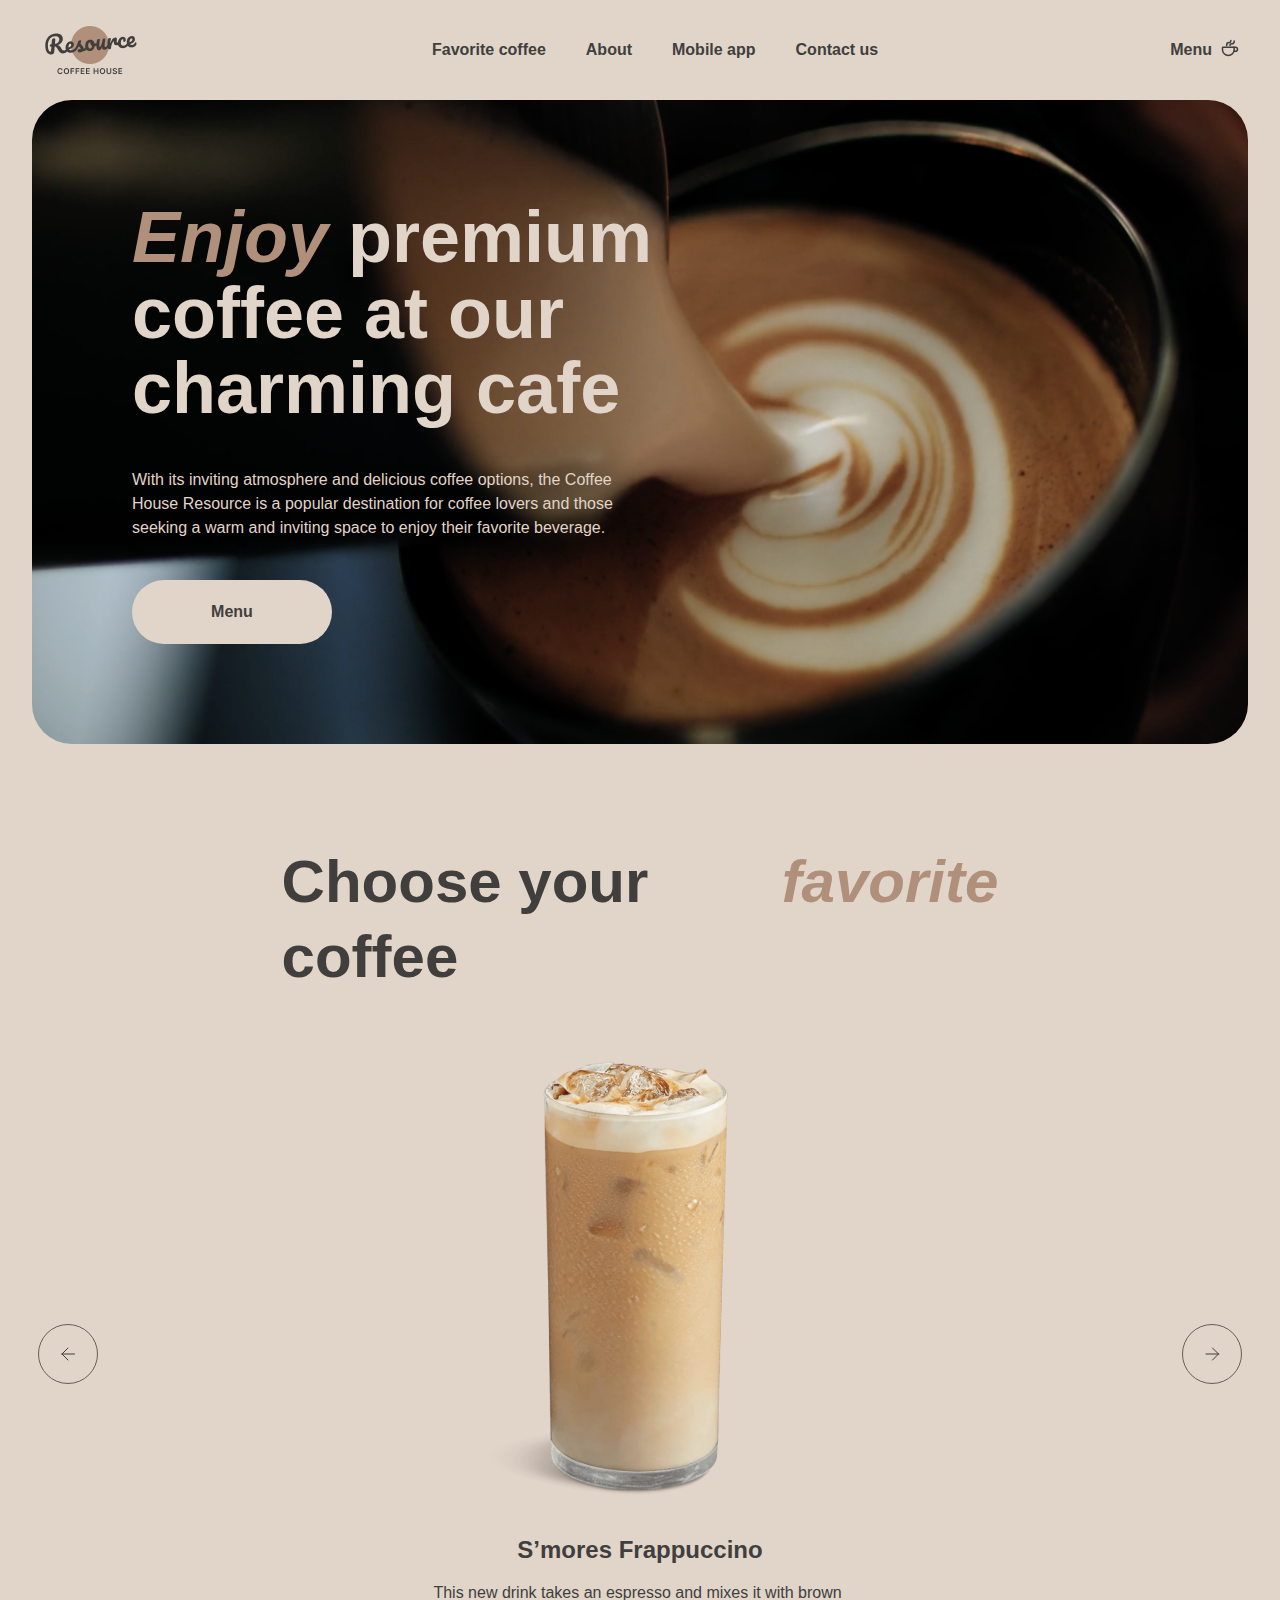
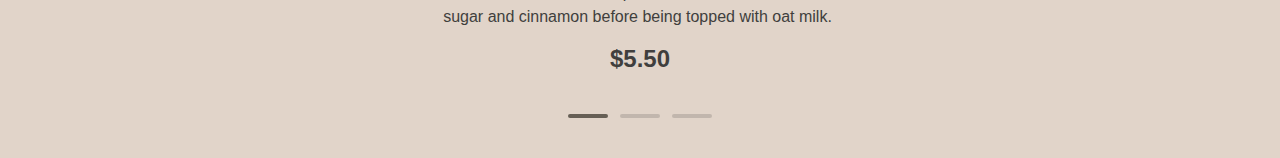
==== index.html @ b3e91fb0 "feat: for deploy gh-pages" ====
<!DOCTYPE html>
<html lang="en">

<head>
  <meta charset="UTF-8">
  <meta name="viewport" content="width=device-width, initial-scale=1.0">
  <title>Coffe House Resource</title>

  <link rel="stylesheet" href="./normalize.css">
  <link rel="stylesheet" href="./style.css">

  <link rel="icon" type="image/png" href="./assets/favicon/favicon-48x48.png" sizes="48x48">
  <link rel="icon" type="image/svg+xml" href="./assets/favicon/favicon.svg">
  <link rel="shortcut icon" href="./assets/favicon/favicon.ico">
  <link rel="apple-touch-icon" sizes="180x180" href="./assets/favicon/apple-touch-icon.png">
  <link rel="manifest" href="./assets/favicon/site.webmanifest">
</head>

<body>
  <header class="main-header">
    <nav class="main-navigation">
      <a class="main-logo-wrapper">
        <img class="main-logo" src="./assets/images/main-logo.png" width="100" height="60" alt="Coffe House">
      </a>

      <ul class="main-navigation-list">
        <li class="main-navigation-item">
          <a class="main-navigation-link" href="./menu.html">Favorite coffee</a>
        </li>
        <li class="main-navigation-item">
          <a class="main-navigation-link" href="#about">About</a>
        </li>
        <li class="main-navigation-item">
          <a class="main-navigation-link" href="#application">Mobile app</a>
        </li>
        <li class="main-navigation-item">
          <a class="main-navigation-link" href="#contacts">Contact us</a>
        </li>
      </ul>

      <div class="menu-link-wrapper">
        <a class="menu-link" href="./menu.html">Menu</a>
        <span class="menu-link-icon"></span>
      </div>
    </nav>
  </header>

  <main class="main">

    <section class="enjoy">
      <div class="enjoy-wrapper">

        <h1 class="enjoy-header"><span class="enjoy-lead">Enjoy</span> premium coffee at our charming cafe</h1>

        <p class="enjoy-text">
          With its inviting atmosphere and delicious coffee options,
          the Coffee House Resource is a popular destination for coffee lovers and those seeking
          a warm and inviting space to enjoy their favorite beverage.
        </p>

        <a class="enjoy-button" href="./menu.html">Menu</a>
      </div>
    </section>

    <section class="favorites">

      <span class="favorites-text-decorator">Choose your<h2 class="favorites-header">favorite</h2>coffee</span>

      <div class="favorite-slider-wrapper">

        <button class="favorite-button" type="button">
          <span class="favorite-button-before"></span>
          <span class="visually-hidden">Before</span>
        </button>

        <article class="coffe-card card-slider-1">
          <img class="image-coffee-slider-1" src="./assets/images/image-coffee-slider-1.jpg" width="480" height="480"
            alt="Coffe in cup">
          <h3 class="coffe-card-header">S’mores Frappuccino</h3>
          <p class="coffe-card-text">This new drink takes an espresso and mixes it with brown<br class="separator-1">
            sugar and cinnamon before being topped with oat milk.</p>
          <b class="coffe-card-price">$5.50</b>
        </article>

        <button class="favorite-button" type="button">
          <span class="favorite-button-after"></span>
          <span class="visually-hidden">Before</span>
        </button>

      </div>

      <ul class="favorite-controls-list">
        <li class="favorite-controls-item"><span class="favorite-control favorite-control-current"></span></li>
        <li class="favorite-controls-item"><span class="favorite-control"></span></li>
        <li class="favorite-controls-item"><span class="favorite-control"></span></li>
      </ul>
    </section>


    <section class="about">
    </section>

    <section class="application">
    </section>

  </main>

  <footer class="main-footer">
  </footer>
</body>

</html>
---- style.css ----
/*
//////
!SELECTIVE STYLE NULLING
//////
*/

/* Removing the underscore and blue color of all links */
a {
  color: inherit;
	text-decoration: none;
}

/* Specify box sizing */
*,
*::before,
*::after {
	box-sizing: border-box;
}

/* Remove standard styling for all ul and il that have a class attribute*/
ul[class],
ol[class] {
	list-style: none;
}

/* Inherit fonts for intuitions and buttons */
input,
button,
textarea,
select {
	font: inherit;
}

/* Simplifying work with images */
img {
	max-width: 100%;
	display: block;
}

/* Remove internal indentation */
ul,
ol {
	padding: 0;
}

/* Remove the outside indentation */
body,
h1,
h2,
h3,
h4,
p,
ul,
ol,
li,
figure,
figcaption,
blockquote,
dl,
dd {
	margin: 0;
}

/*
//////
!VARIABLES
//////
*/

:root {

  --global-background-color: #B6AEA7;


  --main-text-color: #403F3D;
  --main-background-color: #E1D4C9;
  --main-decoration-color: #C1B6AD;

  --second-text-color: #E1D4C9;
  --second-background-color: #665F55;
  --second-decoration-color: #665F55;

  --third-text-color: #B0907A;
  --third-background-color:  #403F3DCC;

}

/*
//////
!GLOBAL_STYLES
//////
*/

.visually-hidden {
  position: absolute;
  width: 1px;
  height: 1px;
  margin: -1px;
  padding: 0;
  overflow: hidden;
  border: 0;
}

body {
  display: flex;
  width: 100%;
  flex-direction: column;
  justify-content: center;
  align-items: center;
  margin: 0;
  padding: 0;
  box-sizing: border-box;
  font-family: "Arial", sans-serif;
  font-size: 15px;
  font-weight: 400;
  line-height: 24px;
  color: var(--main-text-color);
  background-color: var(--global-background-color);
}

/*
//////
!HEADER
//////
*/

.main-header {
  display: flex;
  width: 100%;
  max-width: 1440px;
  flex-direction: column;
  background-color: var(--main-background-color);
}

.main-navigation {
  display: flex;
  margin-top: 20px;
  margin-right: 40px;
  margin-bottom: 20px;
  margin-left: 40px;
  user-select: none;
  justify-content: space-between;
}

.main-navigation-list {
  display: flex;
  gap: 40px;
}

.main-navigation-item {
  display: flex;
  align-self: center;
  font-size: 16px;
  font-weight: 600;
}

.main-navigation-link {
  position: relative;
}

.main-navigation-link::before {
  content: "";
  position: absolute;
  display: block;
  width: 100%;
  height: 2px;
  bottom: 0;
  left: 0;
  background-color: var(--main-text-color);
  transform: scaleX(0);
  transition: transform 0.5s;
}

.main-navigation-link:focus::before,
.main-navigation-link:hover::before,
.main-navigation-link:active::before {
  transform: scaleX(1);
}

.menu-link-wrapper {
  display: flex;
  position: relative;
  align-self: center;
}

.menu-link {
  font-size: 16px;
  font-weight: 600;
}

.menu-link-icon {
  display: flex;
  background-image: url("./assets/icons/icon-coffee-cup.svg");
  width: 20px;
  height: 20px;
  padding-bottom: 4px;
  margin-left: 8px;
}

.menu-link-wrapper::before {
  content: "";
  position: absolute;
  display: block;
  width: 100%;
  height: 2px;
  bottom: 0;
  left: 0;
  background-color: var(--main-text-color);
  transform: scaleX(0);
  transition: transform 0.5s;
}

.menu-link-wrapper:focus::before,
.menu-link-wrapper:hover::before,
.menu-link-wrapper:active::before {
  transform: scaleX(1);
}

/*
//////
!MAIN
//////
*/

.main {
  display: flex;
  width: 100%;
  max-width: 1440px;
  flex-direction: column;
  background-color: var(--main-background-color);
}

/*
//////
!ENJOY
//////
*/

.enjoy {
  display: flex;
  flex-direction: column;
  justify-content: center;
  align-items: center;
}

.enjoy-wrapper {
  display: flex;
  flex-direction: column;
  border-radius: 40px;
  width: 95%;
  max-width: 1360px;
  min-height: 644px;
  margin-right: 40px;
  margin-left: 40px;
  margin-bottom: 100px;
  background-image: url("./assets/images//background-enjoy.png");
  cursor: default;
}

.enjoy-header {
  width: 530px;
  height: 228px;
  font-family: "Arial", sans-serif;
  font-size: 72px;
  font-weight: 600;
  line-height: 75.6px;
  text-align: left;
  color: var(--second-text-color);
  margin-top: 100px;
  margin-left: 100px;
  margin-bottom: 40px;
}

.enjoy-lead {
  font-style: italic;
  color: var(--third-text-color);
}

.enjoy-text {
  width: 530px;
  height: 72px;
  font-family: "Arial", sans-serif;
  font-size: 16px;
  font-weight: 400;
  line-height: 24px;
  text-align: left;
  margin-left: 100px;
  color: var(--second-text-color);
}

.enjoy-button {
  display: flex;
  width: 200px;
  height: 64px;
  justify-content: center;
  align-items: center;
  border-radius: 100px;
  background-color: var(--main-background-color);
  font-size: 16px;
  font-weight: 600;
  line-height: 24px;
  text-align: center;
  margin-top: 40px;
  margin-left: 100px;
  cursor: pointer;
}

.enjoy-button:focus::after,
.enjoy-button:hover::after,
.enjoy-button:active::after {
  content: url("./assets/icons/icon-coffee-cup.svg");
  margin-left: 8px;
  transition: 0.5s;
}

/*
//////
!FAVORITES
//////
*/

.favorites {
  display: flex;
  flex-direction: column;
  justify-content: center;
  align-items: center;
  margin-bottom: 40px;
  cursor: default;
}

.favorites-text-decorator {
  display: flex;
  width: 56%;
  justify-content: space-between;
  font-size: 60px;
  font-weight: 600;
  line-height: 75px;
  text-align: center;
  flex-wrap: wrap;
  color: var(--main-text-color);
}

.favorites-header {
  display: flex;
  font-size: 60px;
  font-style: italic;
  font-weight: 600;
  line-height: 75px;
  text-align: center;
  flex-wrap: wrap;
  color: var(--third-text-color);
}

.favorite-slider-wrapper {
  display: flex;
  width: 94%;
  max-width: 1360px;
  flex-direction: row;
  justify-content: space-between;
  margin-top: 40px;
  margin-right: 40px;
  margin-left: 40px;
}

.favorite-button {
  display: flex;
  justify-content: center;
  width: 60px;
  height: 60px;
  border-radius: 100px;
  border: 1px solid var(--second-decoration-color);
  align-self: center;
  background: transparent;
  cursor: pointer;
}

.favorite-button-before {
  display: flex;
  width: 24px;
  height: 24px;
  align-self: center;
  background-image: url("./assets/icons/icon-arrow-left.svg");
}

.favorite-button:focus ,
.favorite-button:hover ,
.favorite-button:active {
  background-color: var(--second-decoration-color);
}

/* !НЕ СМОГ СДЕЛАТЬ ИЗМЕНЕНИЕ ЦВЕТА СТРЕЛОК ПРИ АМИМАЦИИ:( */

.favorite-button-after {
  display: flex;
  width: 24px;
  height: 24px;
  align-self: center;
  background-image: url("./assets/icons/icon-arrow-right.svg");
}

.coffe-card {
  display: flex;
  flex-direction: column;
  cursor: default;
}

.image-coffee-slider-1 {
  display: flex;
  align-self: center;
  justify-content: center;
  align-items: center;
  user-select: none;
}

.coffe-card-header {
  font-size: 24px;
  font-weight: 600;
  line-height: 30px;
  text-align: center;
  margin-top: 21px;
}

.coffe-card-text {
  width: 475px;
  font-size: 16px;
  font-weight: 400;
  line-height: 24px;
  text-align: center;
  margin-top: 16px;
}

.coffe-card-price {
  display: flex;
  font-size: 24px;
  font-weight: 600;
  line-height: 30px;
  text-align: center;
  align-self: center;
  margin-top: 15px;
}

.favorite-controls-list {
  display: flex;
  flex-direction: row;
  gap: 12px;
  margin-top: 40px;
}

.favorite-control{
  display: flex;
  width: 40px;
  height: 4px;
  background-color: var(--main-decoration-color);
  border-radius: 100px;
  cursor: pointer;
}

.favorite-control-current {
  background-color: var(--second-decoration-color);
}

/*
//////
!FOOTER
//////
*/

.main-footer {
  display: flex;
  width: 100%;
  max-width: 1440px;
  flex-direction: column;
  background-color: var(--main-background-color);
}
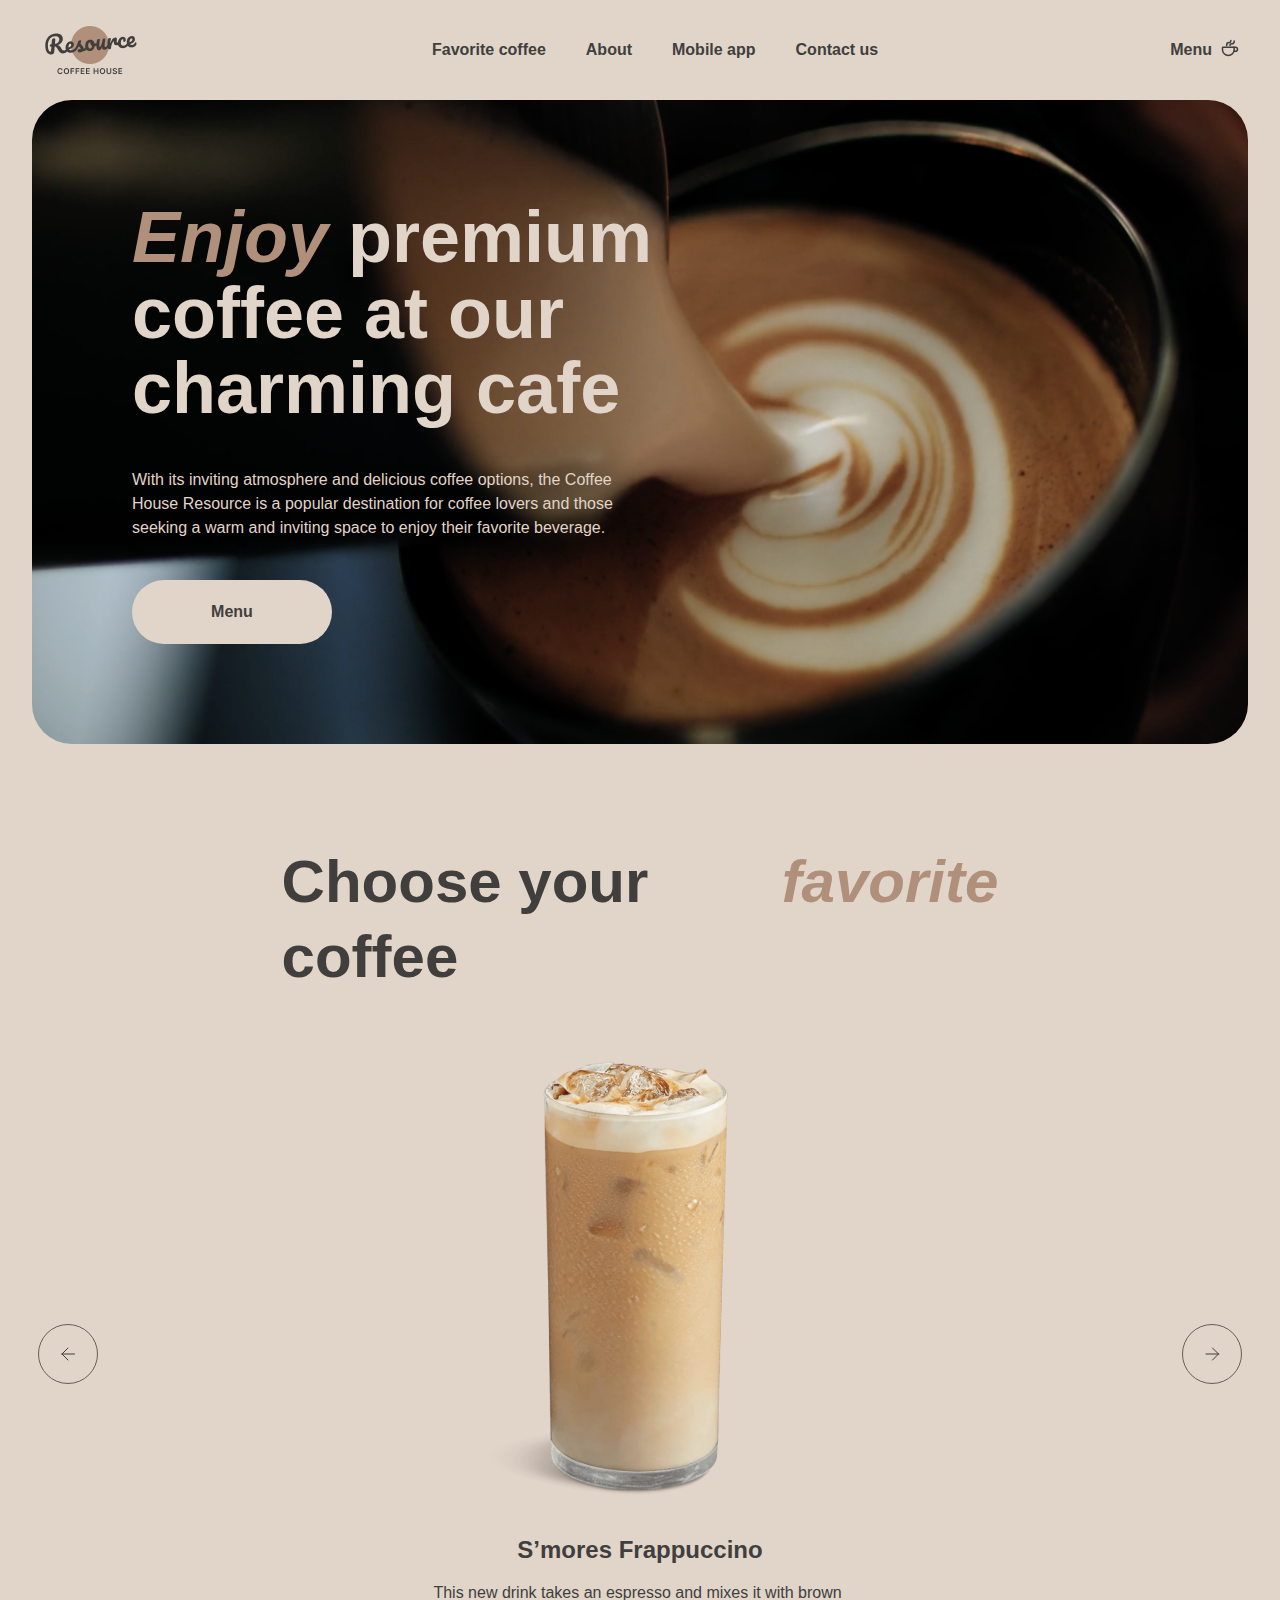
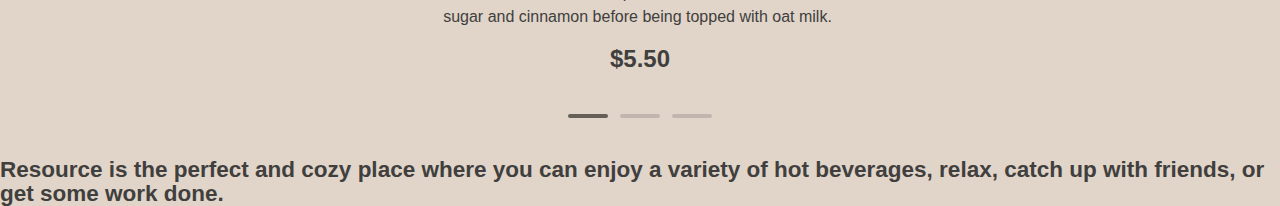
==== commit c186855f: "feat: for deploy gh-pages" ====
--- a/index.html
+++ b/index.html
@@ -86,7 +86,6 @@
           <span class="favorite-button-after"></span>
           <span class="visually-hidden">Before</span>
         </button>
-
       </div>
 
       <ul class="favorite-controls-list">
@@ -96,8 +95,27 @@
       </ul>
     </section>
 
+    <section class="about">
+      <div class="about-wrapper">
+        <h2 class="about-header">Resource is <span class="about-header-decorator">the perfect and cozy place</span>
+          where
+          you can enjoy a variety of hot beverages, relax, catch up with friends, or get some work done.</h2>
 
-    <section class="about">
+        <ul class="about-list">
+          <li class="about-item">
+            <img class="about-image" src="" width="" height="" alt="" style="">
+          </li>
+          <li class="about-item">
+            <img class="about-image" src="" width="" height="" alt="" style="">
+          </li>
+          <li class="about-item">
+            <img class="about-image" src="" width="" height="" alt="" style="">
+          </li>
+          <li class="about-item">
+            <img class="about-image" src="" width="" height="" alt="" style="">
+          </li>
+        </ul>
+      </div>
     </section>
 
     <section class="application">
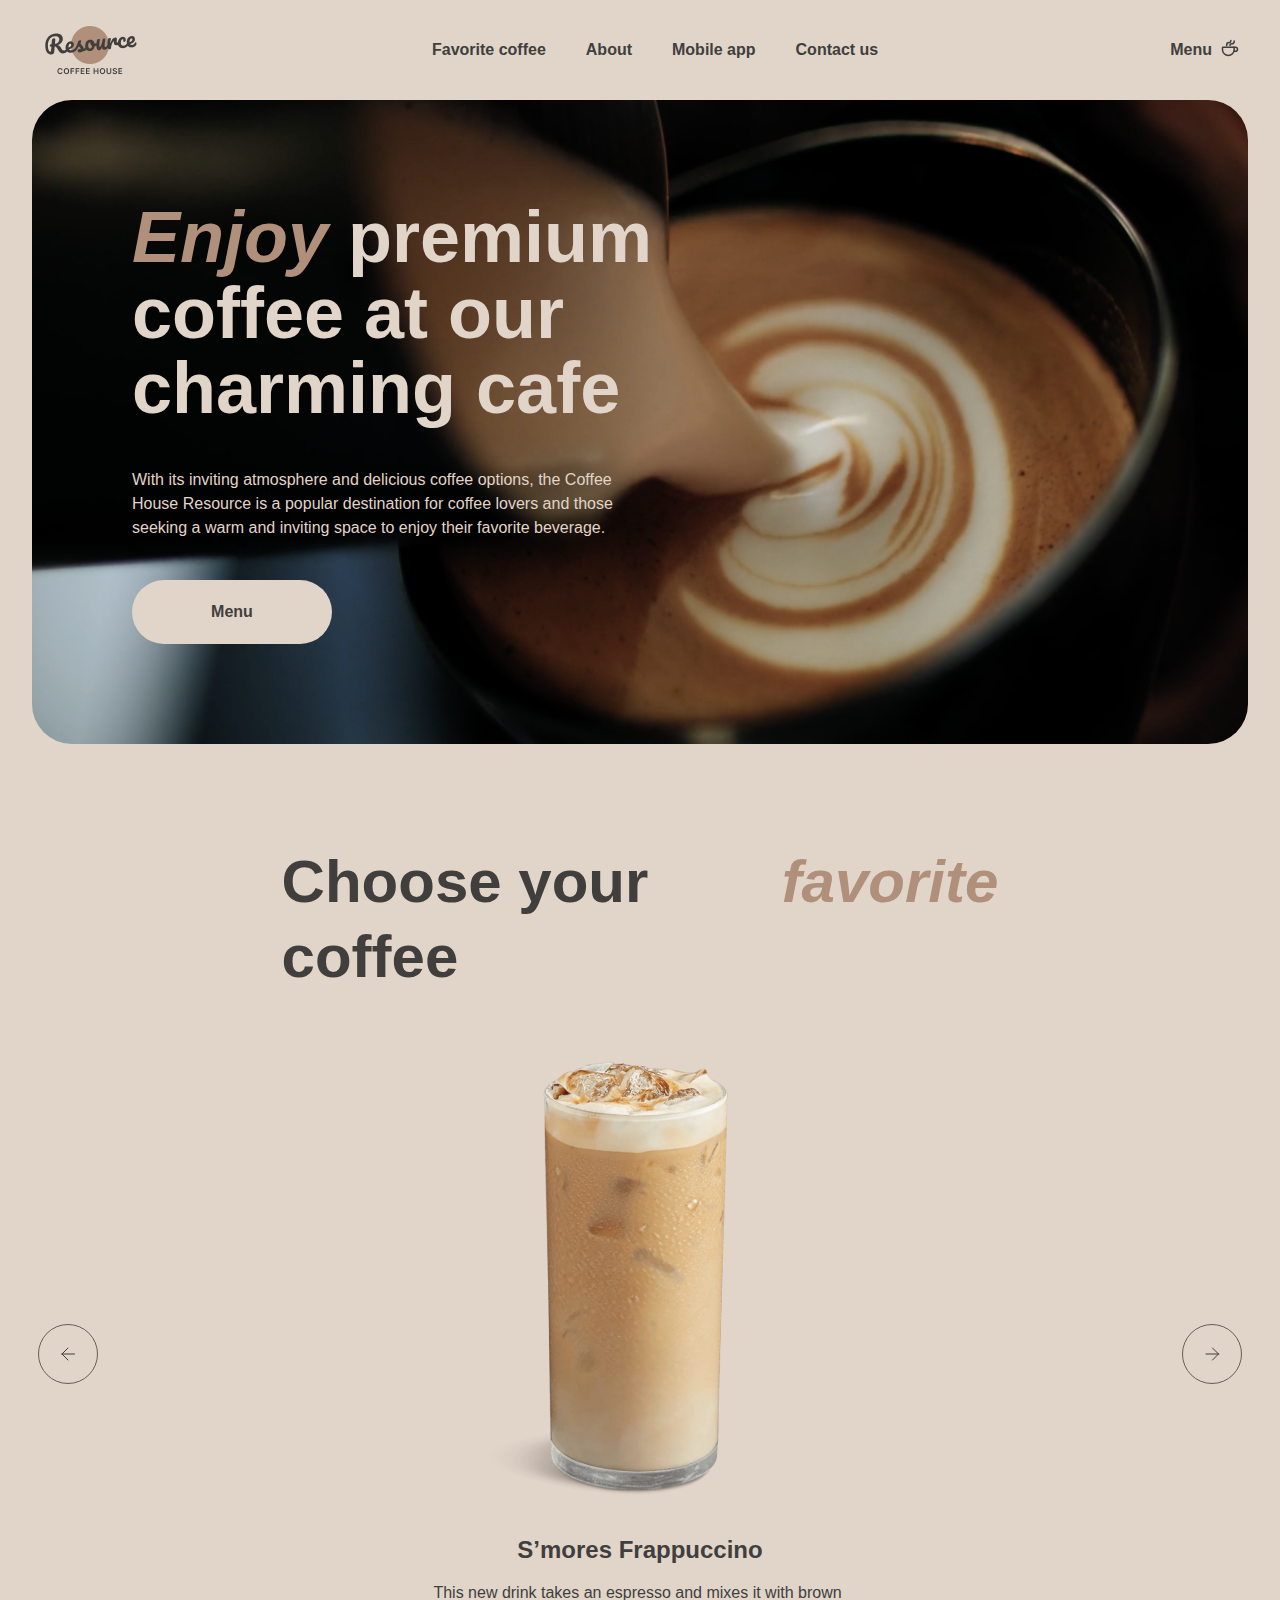
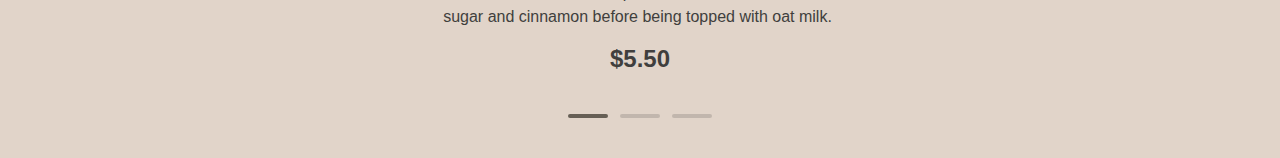
==== commit 213ca38f: "feat: for deploy gh-pages" ====
--- a/index.html
+++ b/index.html
@@ -86,6 +86,7 @@
           <span class="favorite-button-after"></span>
           <span class="visually-hidden">Before</span>
         </button>
+
       </div>
 
       <ul class="favorite-controls-list">
@@ -95,27 +96,8 @@
       </ul>
     </section>
 
+
     <section class="about">
-      <div class="about-wrapper">
-        <h2 class="about-header">Resource is <span class="about-header-decorator">the perfect and cozy place</span>
-          where
-          you can enjoy a variety of hot beverages, relax, catch up with friends, or get some work done.</h2>
-
-        <ul class="about-list">
-          <li class="about-item">
-            <img class="about-image" src="" width="" height="" alt="" style="">
-          </li>
-          <li class="about-item">
-            <img class="about-image" src="" width="" height="" alt="" style="">
-          </li>
-          <li class="about-item">
-            <img class="about-image" src="" width="" height="" alt="" style="">
-          </li>
-          <li class="about-item">
-            <img class="about-image" src="" width="" height="" alt="" style="">
-          </li>
-        </ul>
-      </div>
     </section>
 
     <section class="application">
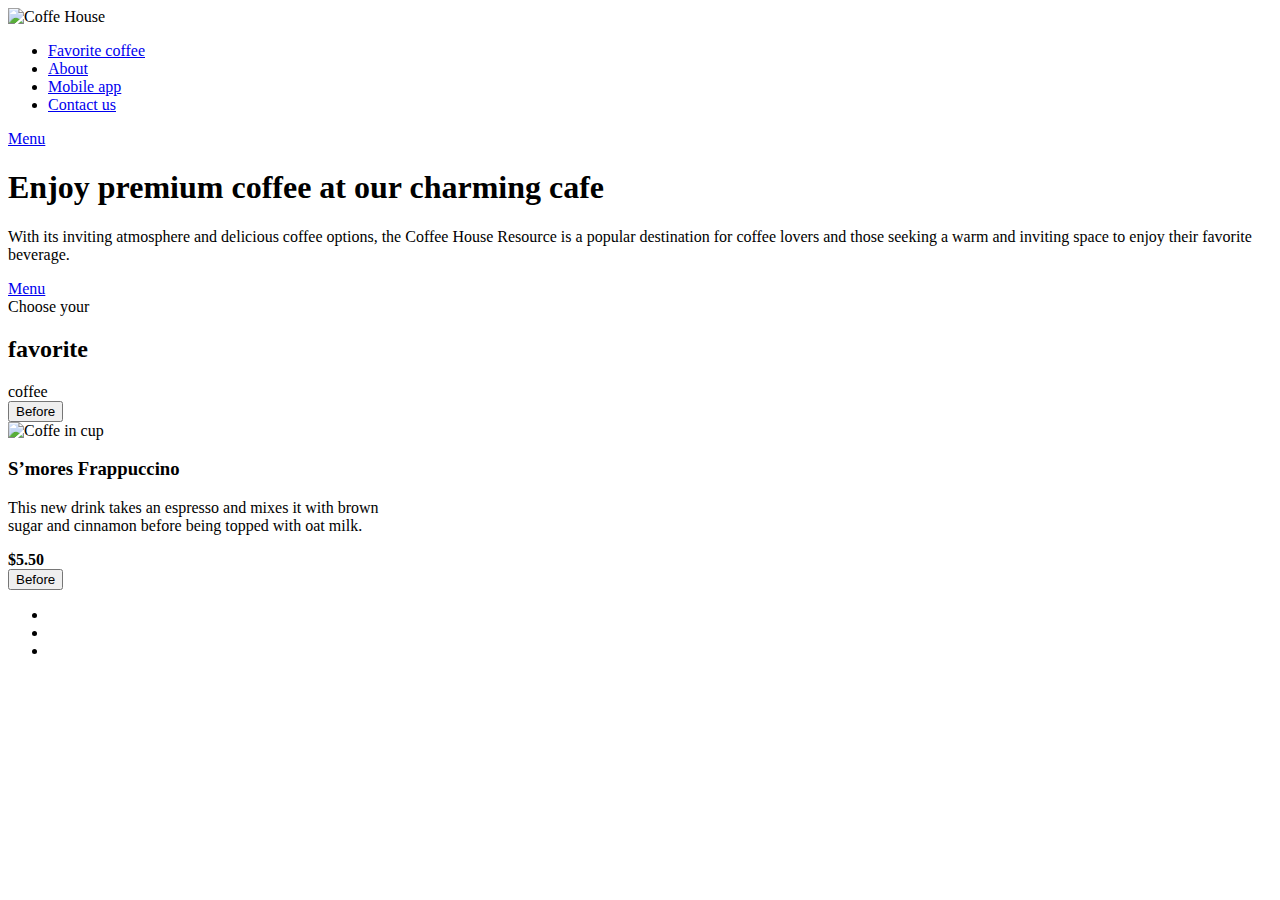
==== commit 3c23503e: "feat: for deploy gh-pages" ====
--- a/index.html
+++ b/index.html
@@ -86,7 +86,6 @@
           <span class="favorite-button-after"></span>
           <span class="visually-hidden">Before</span>
         </button>
-
       </div>
 
       <ul class="favorite-controls-list">
@@ -97,8 +96,6 @@
     </section>
 
 
-    <section class="about">
-    </section>
 
     <section class="application">
     </section>
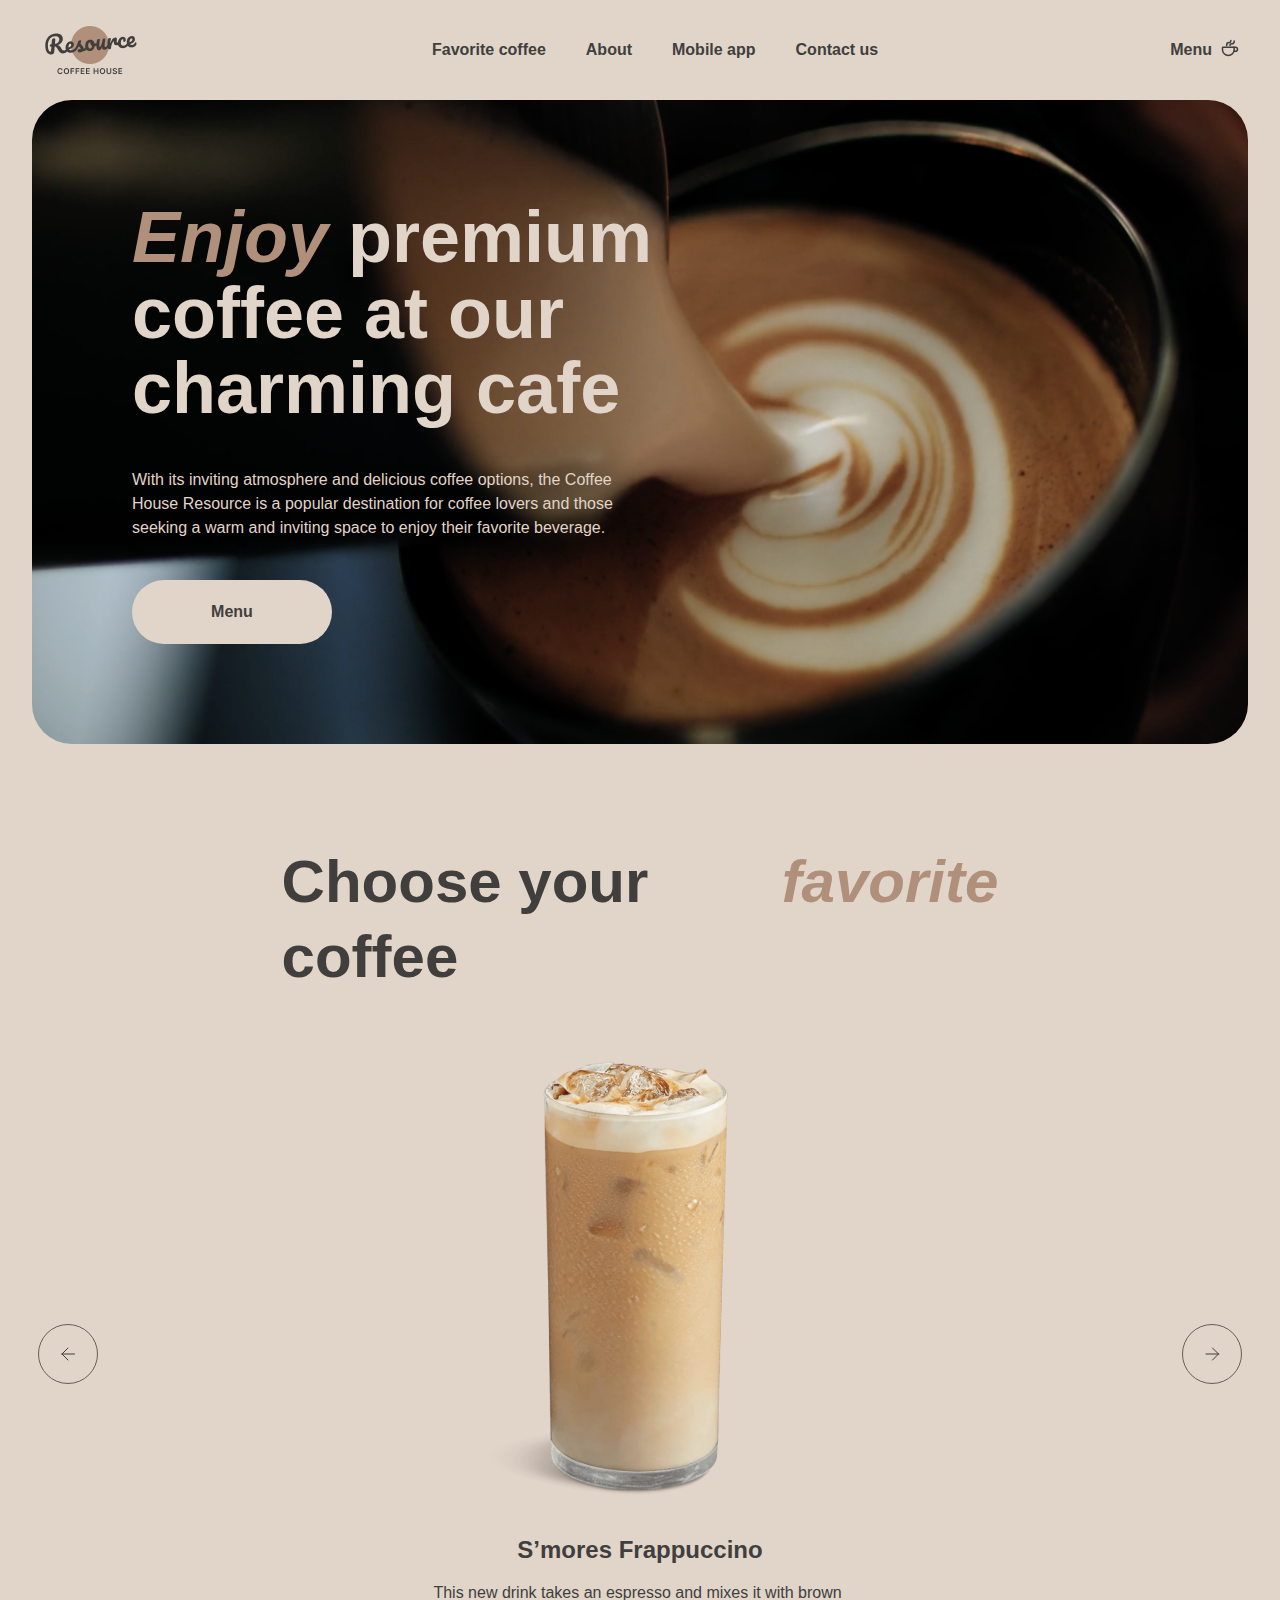
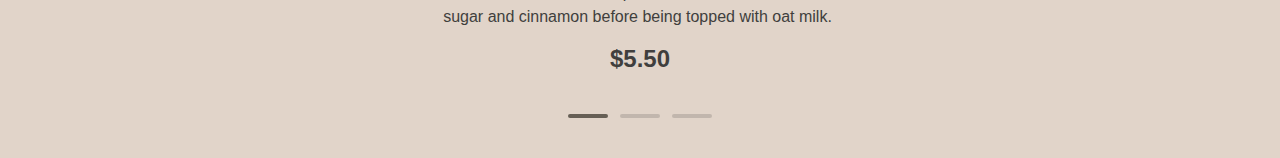
==== commit 321b4cad: "feat: for deploy gh-pages" ====
--- a/index.html
+++ b/index.html
@@ -86,6 +86,7 @@
           <span class="favorite-button-after"></span>
           <span class="visually-hidden">Before</span>
         </button>
+
       </div>
 
       <ul class="favorite-controls-list">
@@ -96,6 +97,8 @@
     </section>
 
 
+    <section class="about">
+    </section>
 
     <section class="application">
     </section>
--- a/style.css
+++ b/style.css
@@ -0,0 +1,475 @@
+/*
+//////
+!SELECTIVE STYLE NULLING
+//////
+*/
+
+/* Removing the underscore and blue color of all links */
+a {
+  color: inherit;
+	text-decoration: none;
+}
+
+/* Specify box sizing */
+*,
+*::before,
+*::after {
+	box-sizing: border-box;
+}
+
+/* Remove standard styling for all ul and il that have a class attribute*/
+ul[class],
+ol[class] {
+	list-style: none;
+}
+
+/* Inherit fonts for intuitions and buttons */
+input,
+button,
+textarea,
+select {
+	font: inherit;
+}
+
+/* Simplifying work with images */
+img {
+	max-width: 100%;
+	display: block;
+}
+
+/* Remove internal indentation */
+ul,
+ol {
+	padding: 0;
+}
+
+/* Remove the outside indentation */
+body,
+h1,
+h2,
+h3,
+h4,
+p,
+ul,
+ol,
+li,
+figure,
+figcaption,
+blockquote,
+dl,
+dd {
+	margin: 0;
+}
+
+/*
+//////
+!VARIABLES
+//////
+*/
+
+:root {
+
+  --global-background-color: #B6AEA7;
+
+
+  --main-text-color: #403F3D;
+  --main-background-color: #E1D4C9;
+  --main-decoration-color: #C1B6AD;
+
+  --second-text-color: #E1D4C9;
+  --second-background-color: #665F55;
+  --second-decoration-color: #665F55;
+
+  --third-text-color: #B0907A;
+  --third-background-color:  #403F3DCC;
+
+}
+
+/*
+//////
+!GLOBAL_STYLES
+//////
+*/
+
+.visually-hidden {
+  position: absolute;
+  width: 1px;
+  height: 1px;
+  margin: -1px;
+  padding: 0;
+  overflow: hidden;
+  border: 0;
+}
+
+body {
+  display: flex;
+  width: 100%;
+  flex-direction: column;
+  justify-content: center;
+  align-items: center;
+  margin: 0;
+  padding: 0;
+  box-sizing: border-box;
+  font-family: "Arial", sans-serif;
+  font-size: 15px;
+  font-weight: 400;
+  line-height: 24px;
+  color: var(--main-text-color);
+  background-color: var(--global-background-color);
+}
+
+/*
+//////
+!HEADER
+//////
+*/
+
+.main-header {
+  display: flex;
+  width: 100%;
+  max-width: 1440px;
+  flex-direction: column;
+  background-color: var(--main-background-color);
+}
+
+.main-navigation {
+  display: flex;
+  margin-top: 20px;
+  margin-right: 40px;
+  margin-bottom: 20px;
+  margin-left: 40px;
+  user-select: none;
+  justify-content: space-between;
+}
+
+.main-navigation-list {
+  display: flex;
+  gap: 40px;
+}
+
+.main-navigation-item {
+  display: flex;
+  align-self: center;
+  font-size: 16px;
+  font-weight: 600;
+}
+
+.main-navigation-link {
+  position: relative;
+}
+
+.main-navigation-link::before {
+  content: "";
+  position: absolute;
+  display: block;
+  width: 100%;
+  height: 2px;
+  bottom: 0;
+  left: 0;
+  background-color: var(--main-text-color);
+  transform: scaleX(0);
+  transition: transform 0.5s;
+}
+
+.main-navigation-link:focus::before,
+.main-navigation-link:hover::before,
+.main-navigation-link:active::before {
+  transform: scaleX(1);
+}
+
+.menu-link-wrapper {
+  display: flex;
+  position: relative;
+  align-self: center;
+}
+
+.menu-link {
+  font-size: 16px;
+  font-weight: 600;
+}
+
+.menu-link-icon {
+  display: flex;
+  background-image: url("./assets/icons/icon-coffee-cup.svg");
+  width: 20px;
+  height: 20px;
+  padding-bottom: 4px;
+  margin-left: 8px;
+}
+
+.menu-link-wrapper::before {
+  content: "";
+  position: absolute;
+  display: block;
+  width: 100%;
+  height: 2px;
+  bottom: 0;
+  left: 0;
+  background-color: var(--main-text-color);
+  transform: scaleX(0);
+  transition: transform 0.5s;
+}
+
+.menu-link-wrapper:focus::before,
+.menu-link-wrapper:hover::before,
+.menu-link-wrapper:active::before {
+  transform: scaleX(1);
+}
+
+/*
+//////
+!MAIN
+//////
+*/
+
+.main {
+  display: flex;
+  width: 100%;
+  max-width: 1440px;
+  flex-direction: column;
+  background-color: var(--main-background-color);
+}
+
+/*
+//////
+!ENJOY
+//////
+*/
+
+.enjoy {
+  display: flex;
+  flex-direction: column;
+  justify-content: center;
+  align-items: center;
+}
+
+.enjoy-wrapper {
+  display: flex;
+  flex-direction: column;
+  border-radius: 40px;
+  width: 95%;
+  max-width: 1360px;
+  min-height: 644px;
+  margin-right: 40px;
+  margin-left: 40px;
+  margin-bottom: 100px;
+  background-image: url("./assets/images//background-enjoy.png");
+  cursor: default;
+}
+
+.enjoy-header {
+  width: 530px;
+  height: 228px;
+  font-family: "Arial", sans-serif;
+  font-size: 72px;
+  font-weight: 600;
+  line-height: 75.6px;
+  text-align: left;
+  color: var(--second-text-color);
+  margin-top: 100px;
+  margin-left: 100px;
+  margin-bottom: 40px;
+}
+
+.enjoy-lead {
+  font-style: italic;
+  color: var(--third-text-color);
+}
+
+.enjoy-text {
+  width: 530px;
+  height: 72px;
+  font-family: "Arial", sans-serif;
+  font-size: 16px;
+  font-weight: 400;
+  line-height: 24px;
+  text-align: left;
+  margin-left: 100px;
+  color: var(--second-text-color);
+}
+
+.enjoy-button {
+  display: flex;
+  width: 200px;
+  height: 64px;
+  justify-content: center;
+  align-items: center;
+  border-radius: 100px;
+  background-color: var(--main-background-color);
+  font-size: 16px;
+  font-weight: 600;
+  line-height: 24px;
+  text-align: center;
+  margin-top: 40px;
+  margin-left: 100px;
+  cursor: pointer;
+}
+
+.enjoy-button:focus::after,
+.enjoy-button:hover::after,
+.enjoy-button:active::after {
+  content: url("./assets/icons/icon-coffee-cup.svg");
+  margin-left: 8px;
+  transition: 0.5s;
+}
+
+/*
+//////
+!FAVORITES
+//////
+*/
+
+.favorites {
+  display: flex;
+  flex-direction: column;
+  justify-content: center;
+  align-items: center;
+  margin-bottom: 40px;
+  cursor: default;
+}
+
+.favorites-text-decorator {
+  display: flex;
+  width: 56%;
+  justify-content: space-between;
+  font-size: 60px;
+  font-weight: 600;
+  line-height: 75px;
+  text-align: center;
+  flex-wrap: wrap;
+  color: var(--main-text-color);
+}
+
+.favorites-header {
+  display: flex;
+  font-size: 60px;
+  font-style: italic;
+  font-weight: 600;
+  line-height: 75px;
+  text-align: center;
+  flex-wrap: wrap;
+  color: var(--third-text-color);
+}
+
+.favorite-slider-wrapper {
+  display: flex;
+  width: 94%;
+  max-width: 1360px;
+  flex-direction: row;
+  justify-content: space-between;
+  margin-top: 40px;
+  margin-right: 40px;
+  margin-left: 40px;
+}
+
+.favorite-button {
+  display: flex;
+  justify-content: center;
+  width: 60px;
+  height: 60px;
+  border-radius: 100px;
+  border: 1px solid var(--second-decoration-color);
+  align-self: center;
+  background: transparent;
+  cursor: pointer;
+}
+
+.favorite-button-before {
+  display: flex;
+  width: 24px;
+  height: 24px;
+  align-self: center;
+  background-image: url("./assets/icons/icon-arrow-left.svg");
+}
+
+.favorite-button:focus ,
+.favorite-button:hover ,
+.favorite-button:active {
+  background-color: var(--second-decoration-color);
+}
+
+/* !НЕ СМОГ СДЕЛАТЬ ИЗМЕНЕНИЕ ЦВЕТА СТРЕЛОК ПРИ АМИМАЦИИ:( */
+
+.favorite-button-after {
+  display: flex;
+  width: 24px;
+  height: 24px;
+  align-self: center;
+  background-image: url("./assets/icons/icon-arrow-right.svg");
+}
+
+.coffe-card {
+  display: flex;
+  flex-direction: column;
+  cursor: default;
+}
+
+.image-coffee-slider-1 {
+  display: flex;
+  align-self: center;
+  justify-content: center;
+  align-items: center;
+  user-select: none;
+}
+
+.coffe-card-header {
+  font-size: 24px;
+  font-weight: 600;
+  line-height: 30px;
+  text-align: center;
+  margin-top: 21px;
+}
+
+.coffe-card-text {
+  width: 475px;
+  font-size: 16px;
+  font-weight: 400;
+  line-height: 24px;
+  text-align: center;
+  margin-top: 16px;
+}
+
+.coffe-card-price {
+  display: flex;
+  font-size: 24px;
+  font-weight: 600;
+  line-height: 30px;
+  text-align: center;
+  align-self: center;
+  margin-top: 15px;
+}
+
+.favorite-controls-list {
+  display: flex;
+  flex-direction: row;
+  gap: 12px;
+  margin-top: 40px;
+}
+
+.favorite-control{
+  display: flex;
+  width: 40px;
+  height: 4px;
+  background-color: var(--main-decoration-color);
+  border-radius: 100px;
+  cursor: pointer;
+}
+
+.favorite-control-current {
+  background-color: var(--second-decoration-color);
+}
+
+/*
+//////
+!FOOTER
+//////
+*/
+
+.main-footer {
+  display: flex;
+  width: 100%;
+  max-width: 1440px;
+  flex-direction: column;
+  background-color: var(--main-background-color);
+}
+
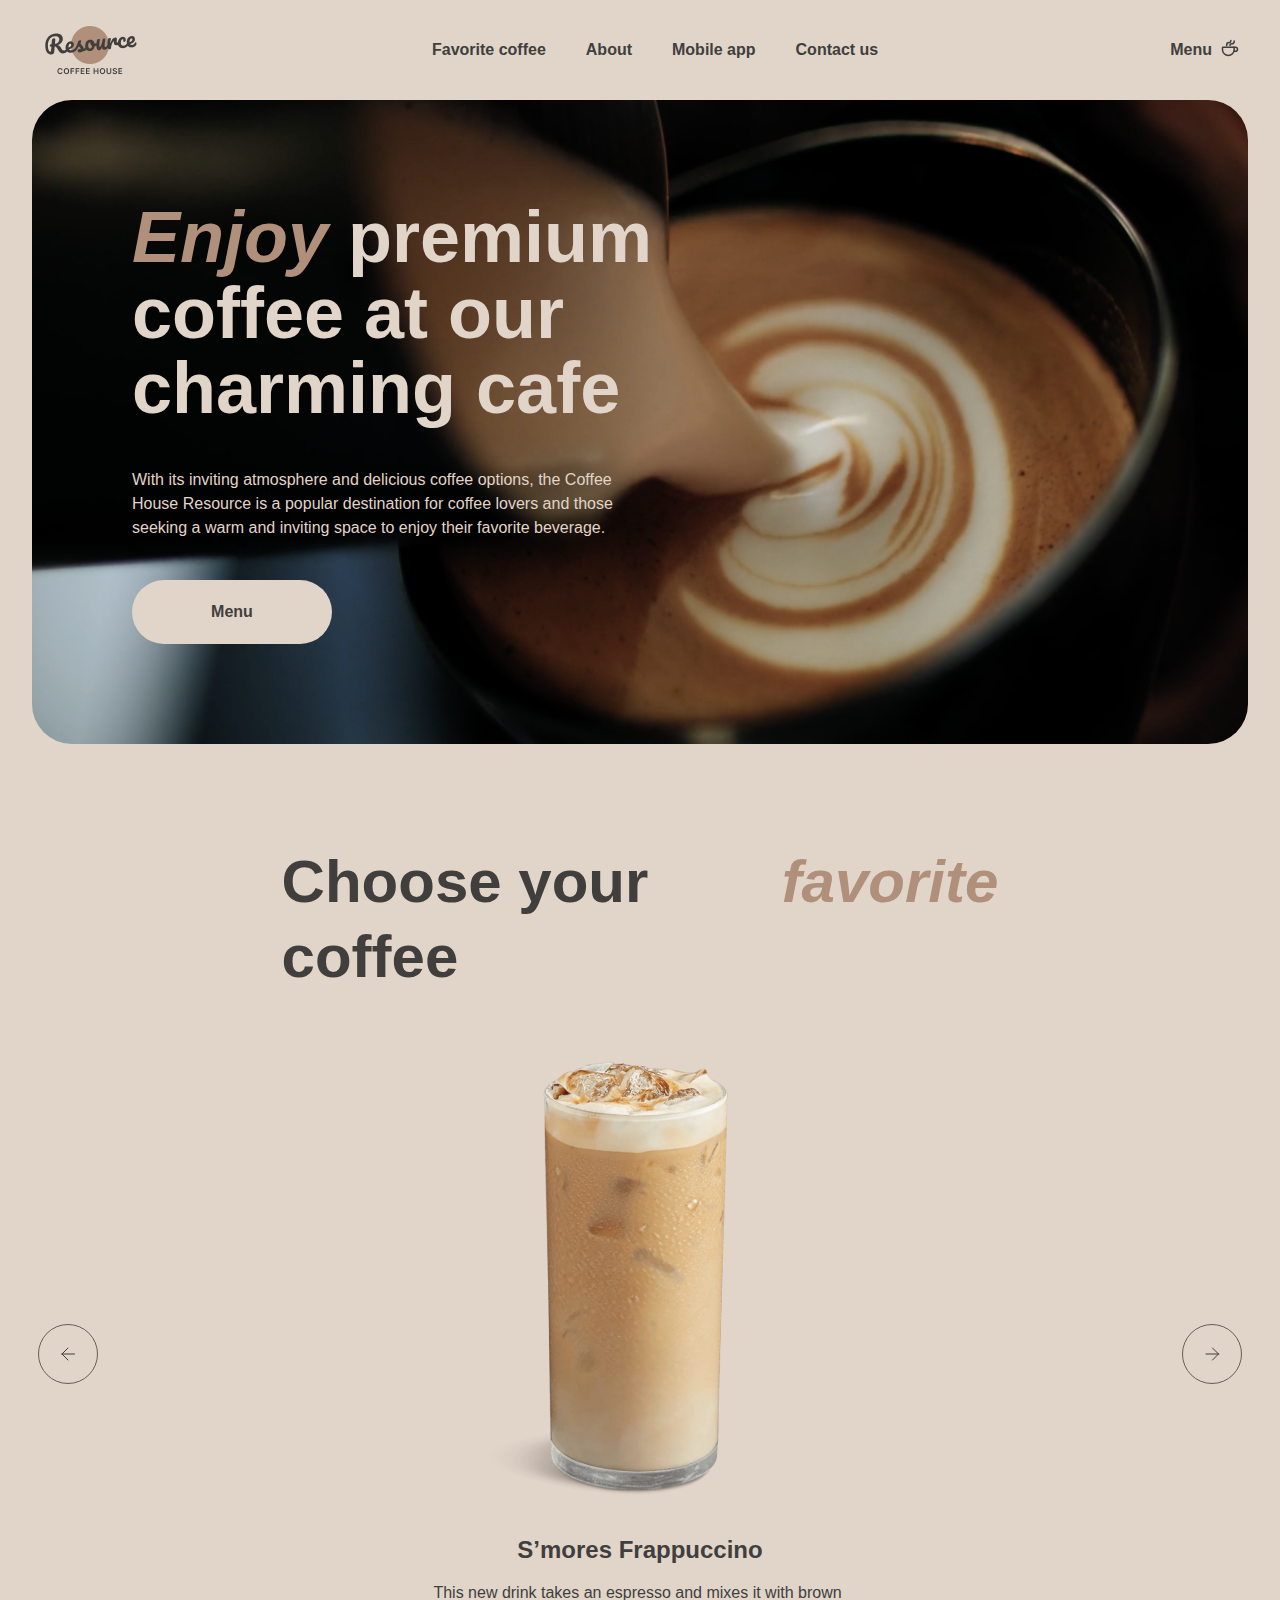
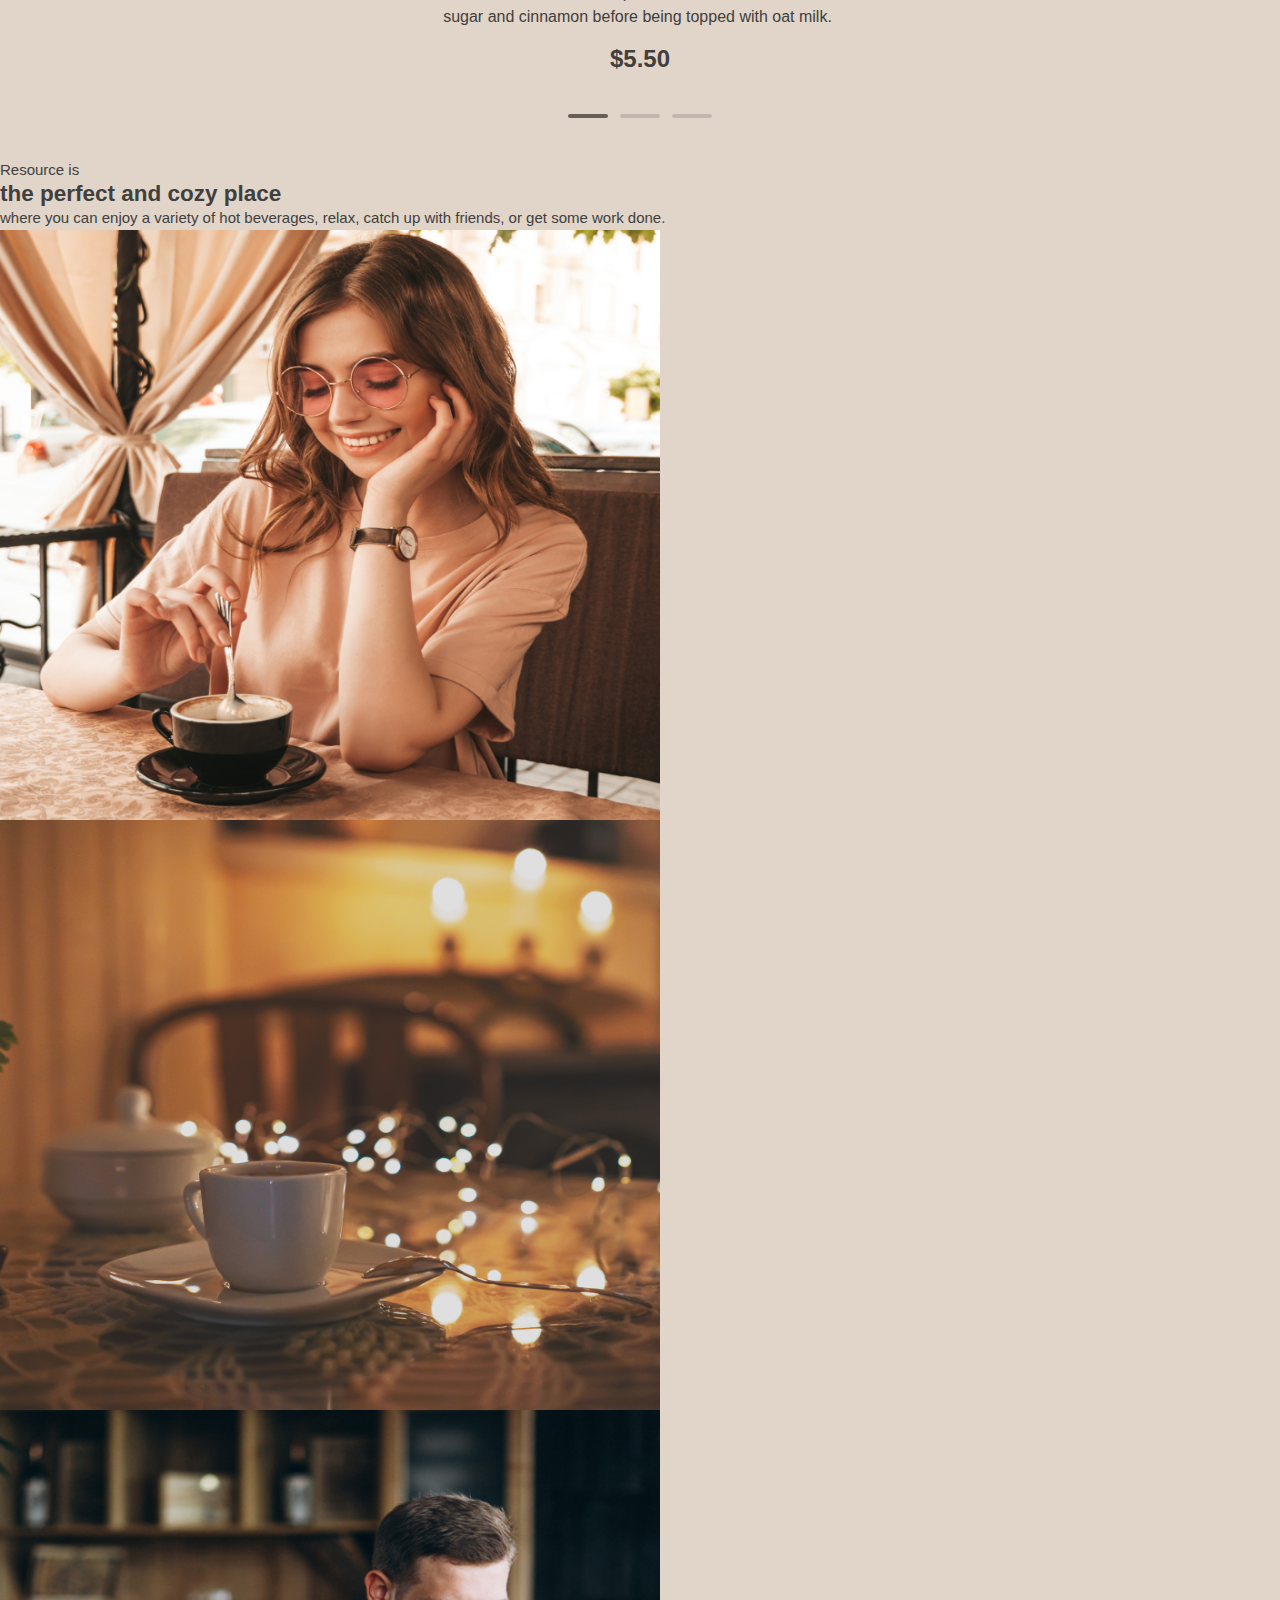
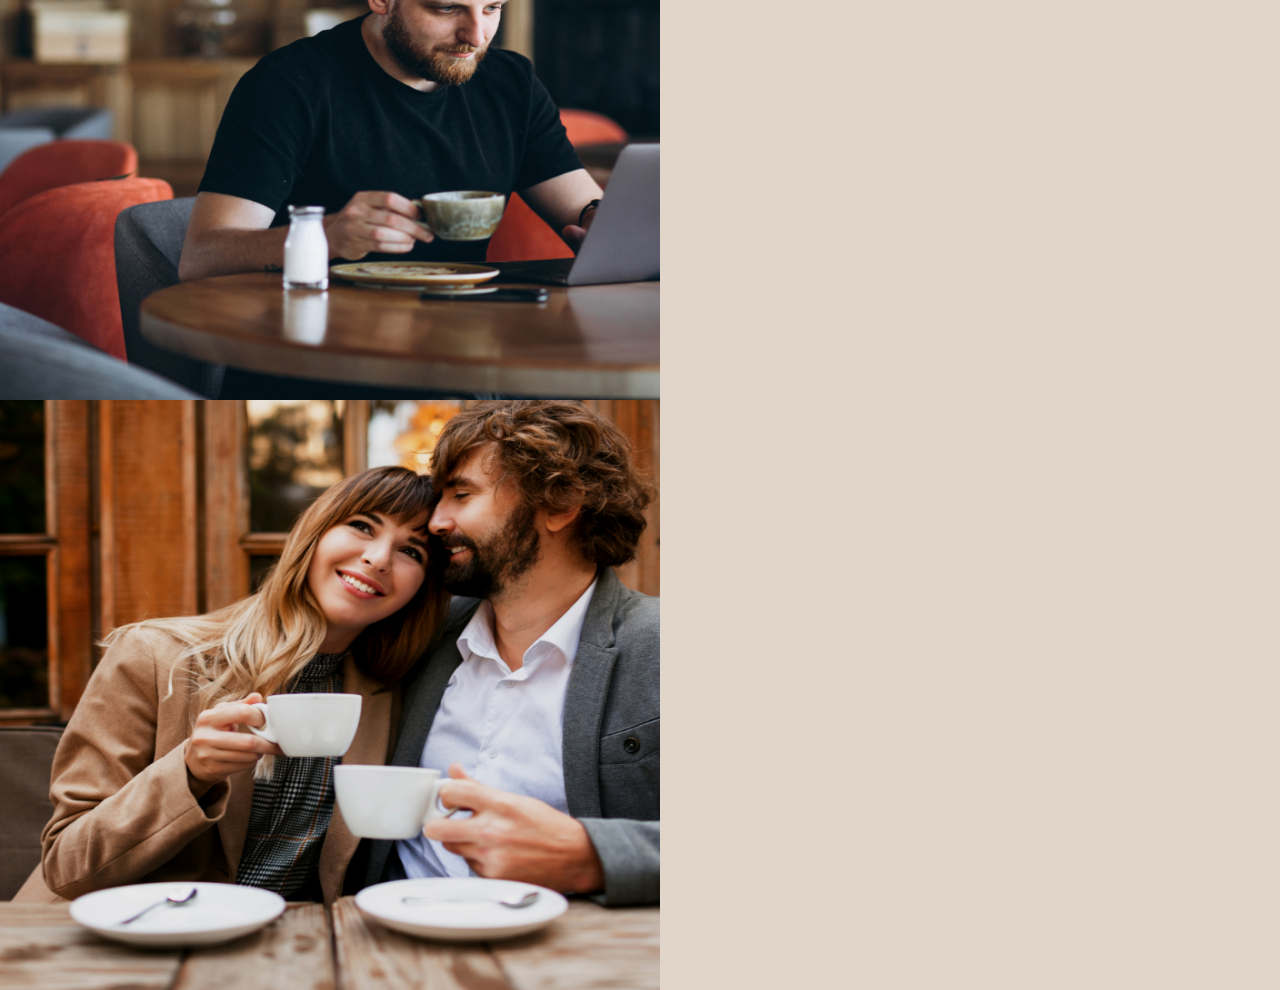
==== commit 26b61e7c: "feat: add about layout" ====
--- a/index.html
+++ b/index.html
@@ -98,6 +98,26 @@
 
 
     <section class="about">
+      <p class="about-text">Resource is
+      <h2 class="about-header">the perfect and cozy place</h2>
+      where you can enjoy a variety of hot beverages, relax, catch up
+      with friends, or get some work done.
+      </p>
+
+      <ul class="about-list">
+        <li class="about-items">
+          <img class="about-image-1" src="./assets/images/image-about-1.jpg" width="660" height="590" alt="">
+        </li>
+        <li class="about-items">
+          <img class="about-image-1" src="./assets/images/image-about-2.jpg" width="660" height="590" alt="">
+        </li>
+        <li class="about-items">
+          <img class="about-image-1" src="./assets/images/image-about-3.jpg" width="660" height="590" alt="">
+        </li>
+        <li class="about-items">
+          <img class="about-image-1" src="./assets/images/image-about-4.jpg" width="660" height="590" alt="">
+        </li>
+      </ul>
     </section>
 
     <section class="application">
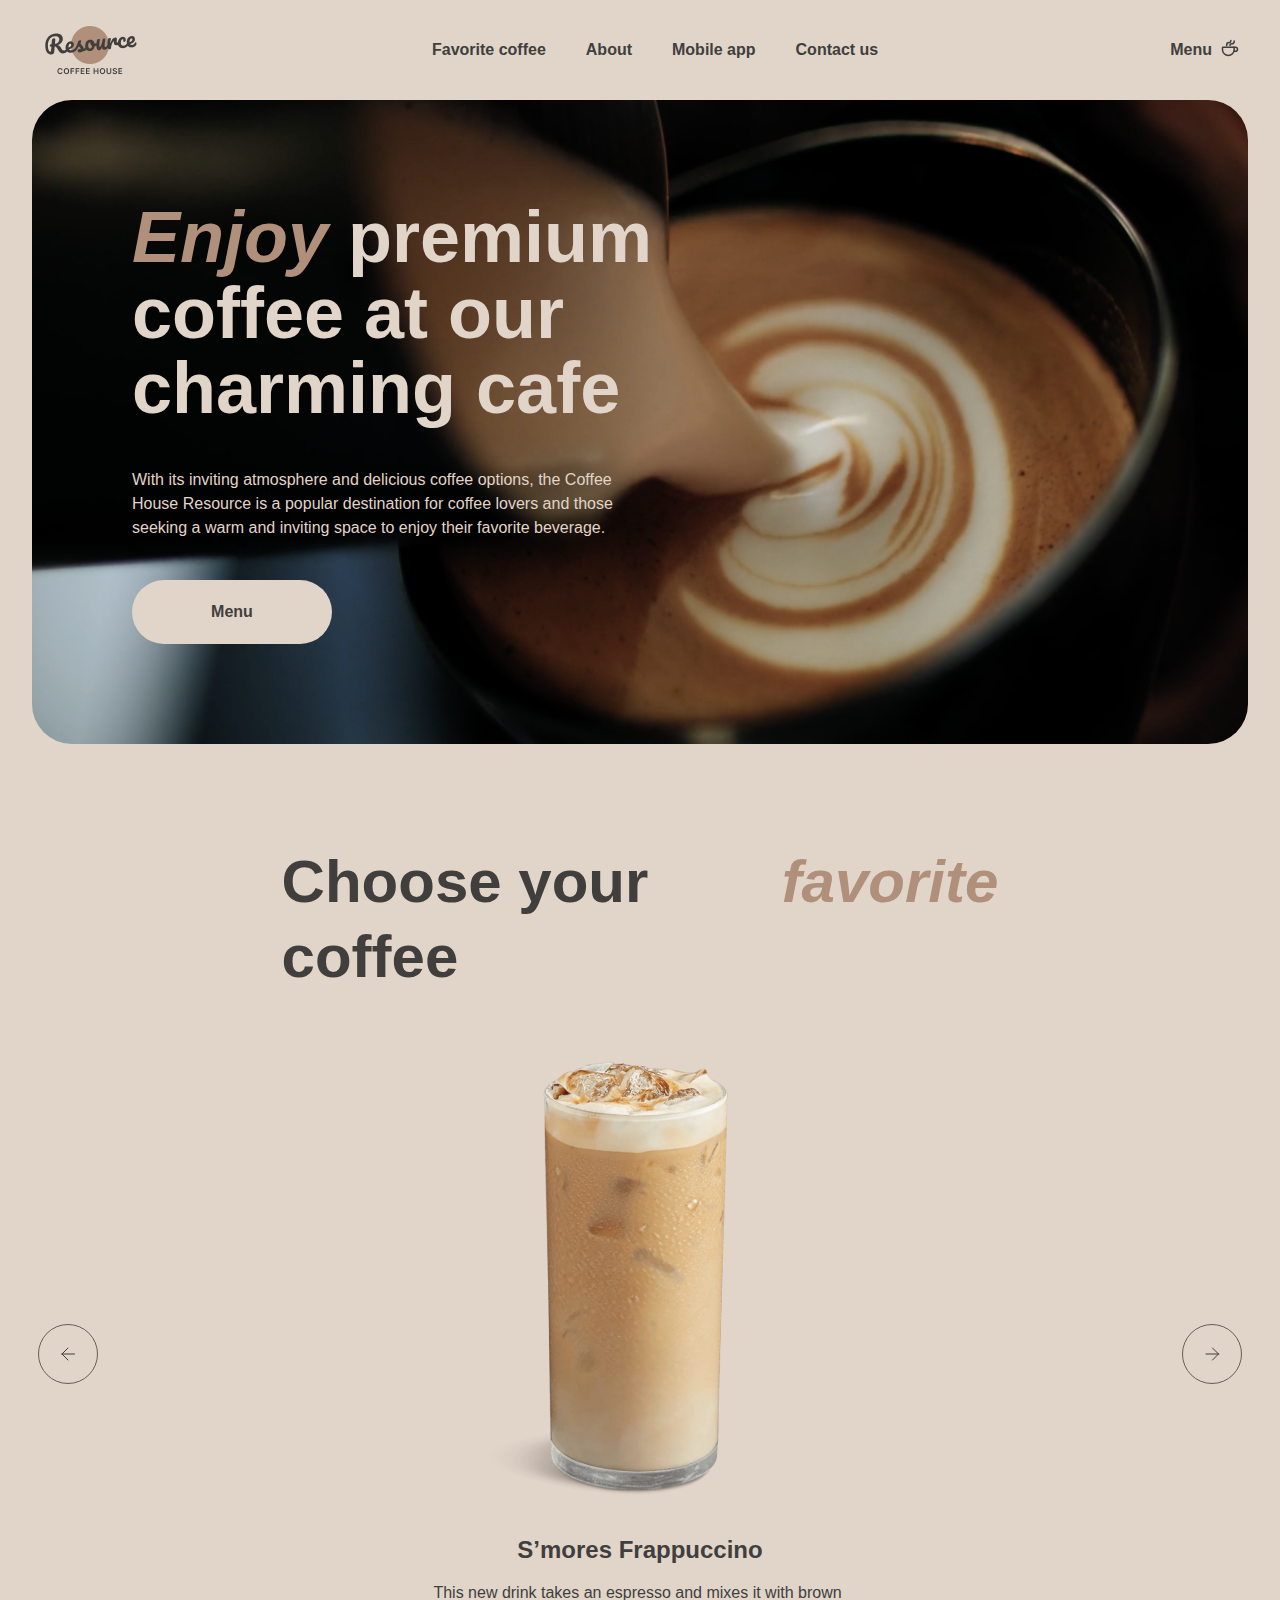
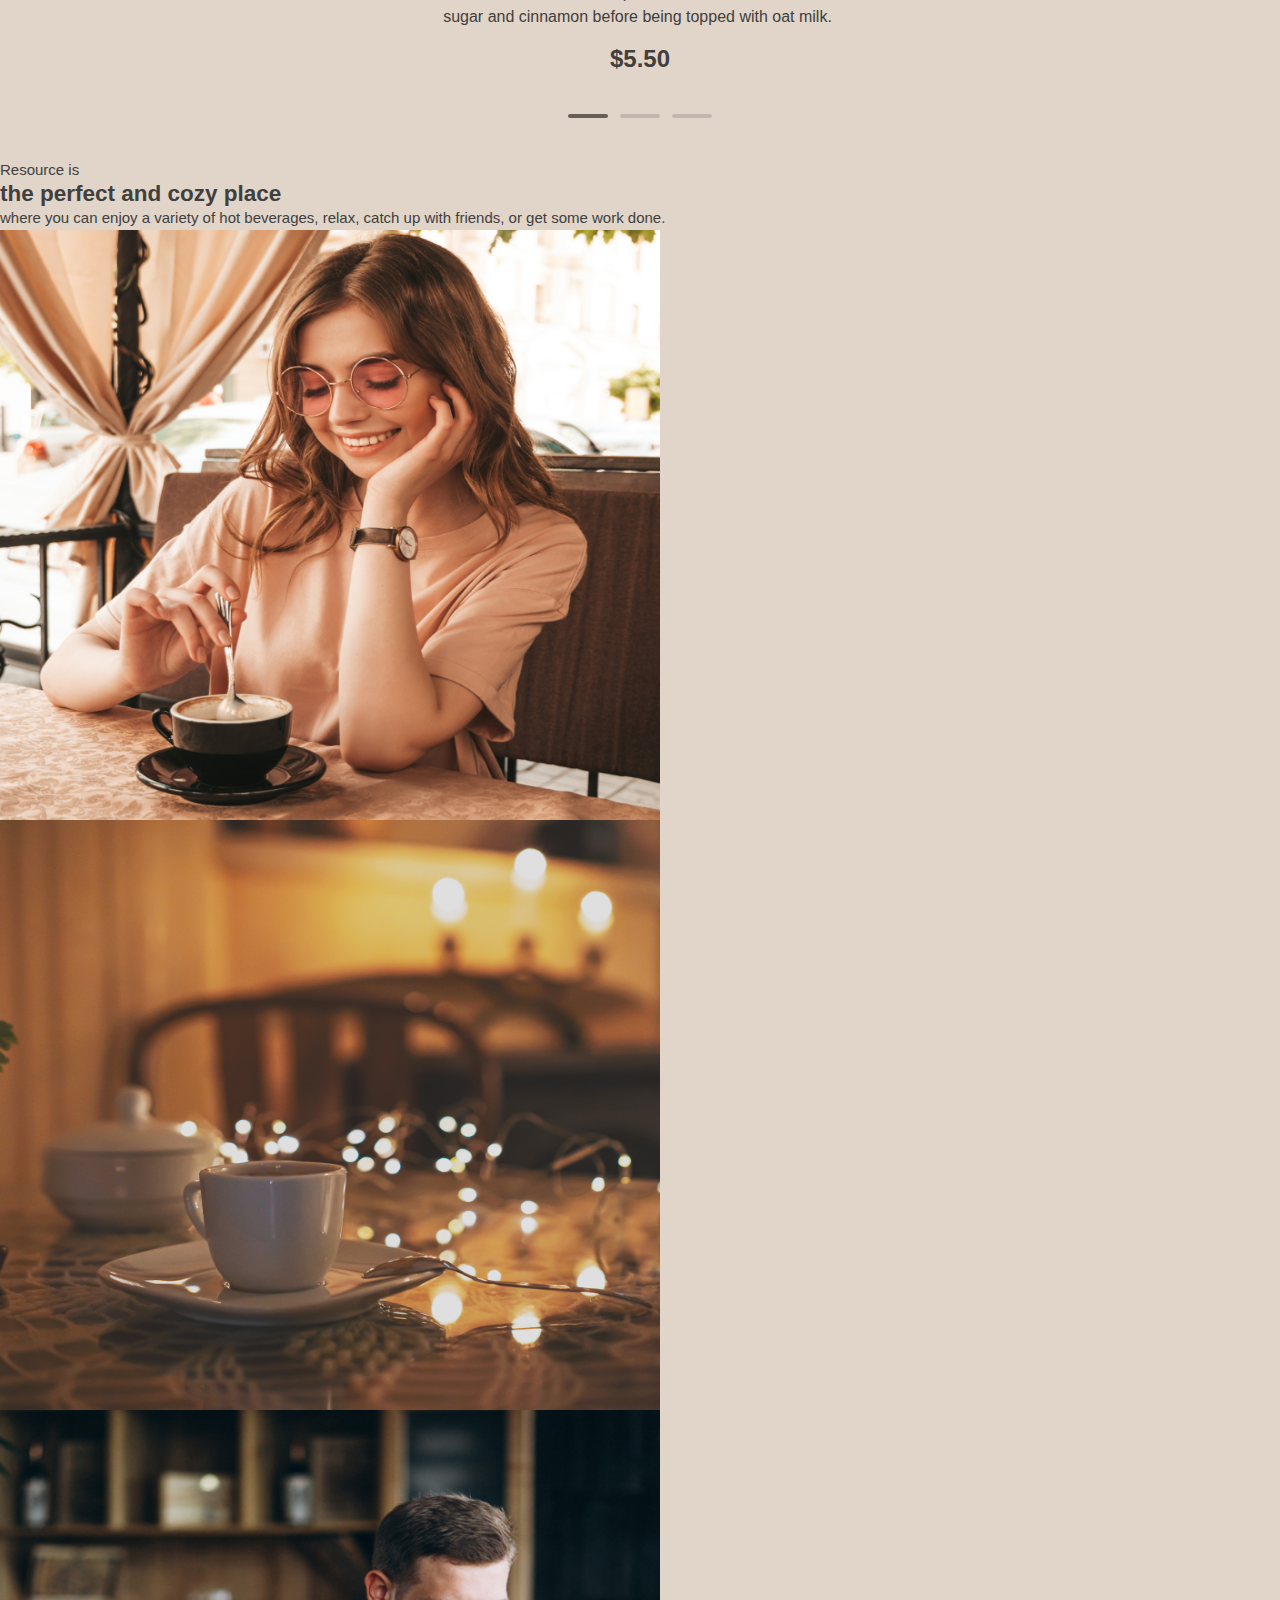
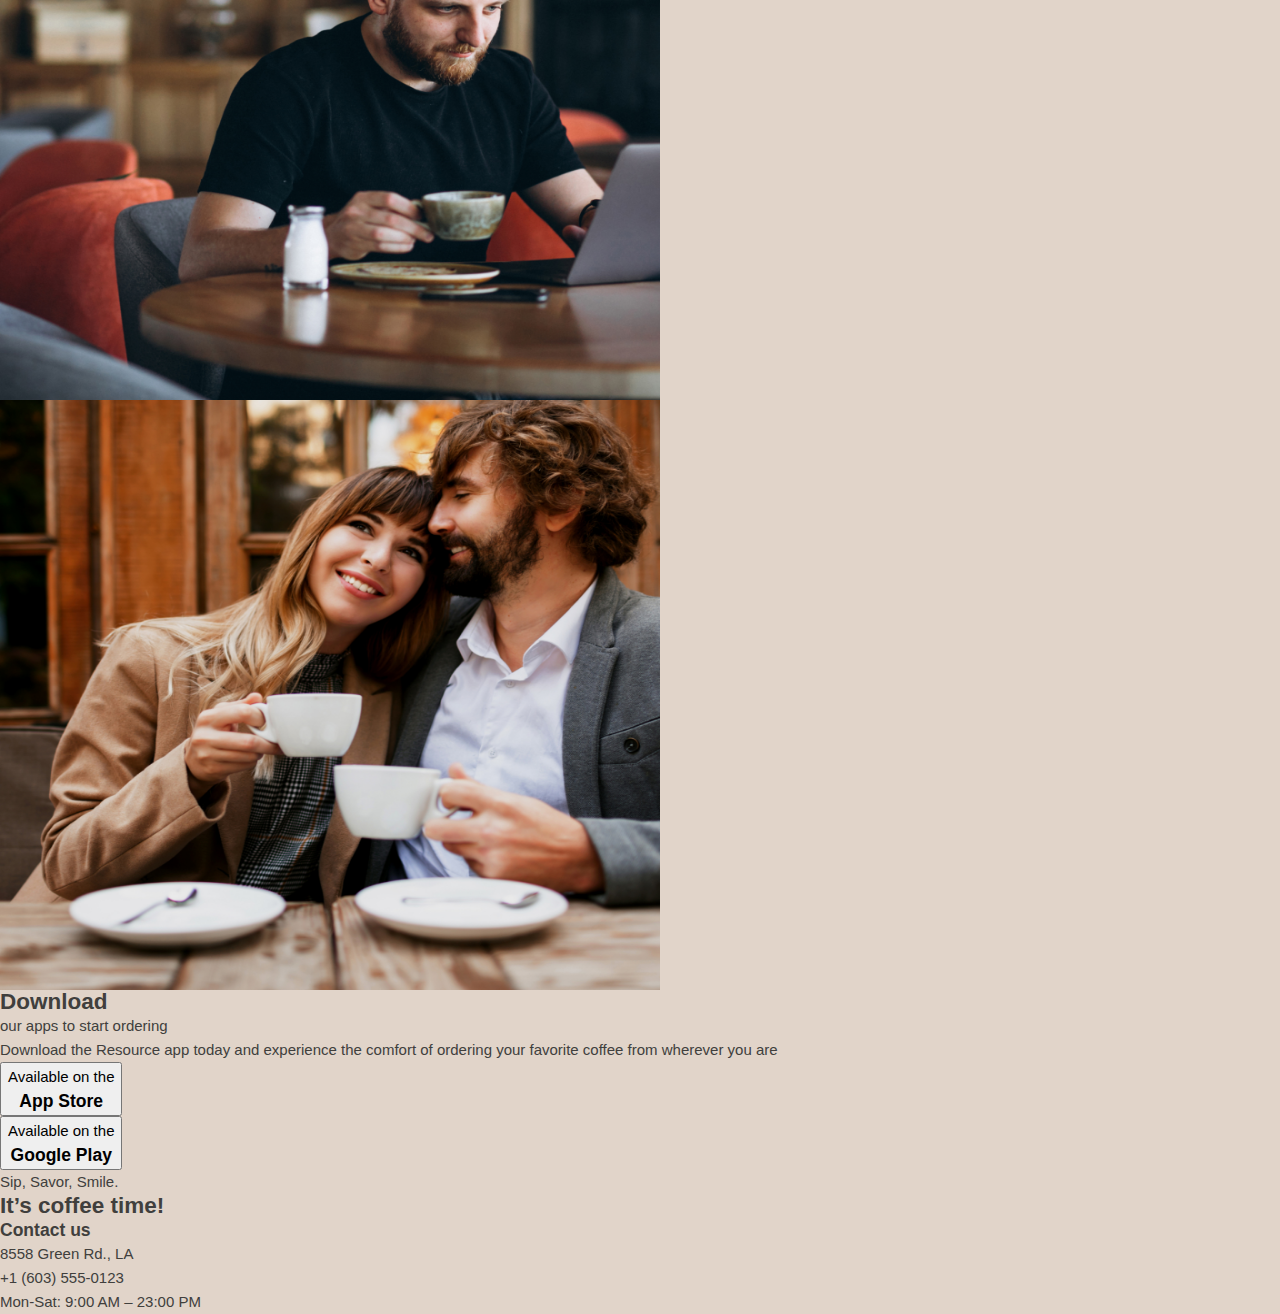
==== commit 4373ce00: "feat: add layout about application footer" ====
--- a/index.html
+++ b/index.html
@@ -19,20 +19,25 @@
 <body>
   <header class="main-header">
     <nav class="main-navigation">
+
       <a class="main-logo-wrapper">
         <img class="main-logo" src="./assets/images/main-logo.png" width="100" height="60" alt="Coffe House">
       </a>
 
       <ul class="main-navigation-list">
+
         <li class="main-navigation-item">
           <a class="main-navigation-link" href="./menu.html">Favorite coffee</a>
         </li>
+
         <li class="main-navigation-item">
           <a class="main-navigation-link" href="#about">About</a>
         </li>
+
         <li class="main-navigation-item">
           <a class="main-navigation-link" href="#application">Mobile app</a>
         </li>
+
         <li class="main-navigation-item">
           <a class="main-navigation-link" href="#contacts">Contact us</a>
         </li>
@@ -86,7 +91,6 @@
           <span class="favorite-button-after"></span>
           <span class="visually-hidden">Before</span>
         </button>
-
       </div>
 
       <ul class="favorite-controls-list">
@@ -98,34 +102,134 @@
 
 
     <section class="about">
-      <p class="about-text">Resource is
-      <h2 class="about-header">the perfect and cozy place</h2>
-      where you can enjoy a variety of hot beverages, relax, catch up
-      with friends, or get some work done.
-      </p>
-
-      <ul class="about-list">
-        <li class="about-items">
-          <img class="about-image-1" src="./assets/images/image-about-1.jpg" width="660" height="590" alt="">
-        </li>
-        <li class="about-items">
-          <img class="about-image-1" src="./assets/images/image-about-2.jpg" width="660" height="590" alt="">
-        </li>
-        <li class="about-items">
-          <img class="about-image-1" src="./assets/images/image-about-3.jpg" width="660" height="590" alt="">
-        </li>
-        <li class="about-items">
-          <img class="about-image-1" src="./assets/images/image-about-4.jpg" width="660" height="590" alt="">
-        </li>
-      </ul>
+
+      <div class="about-wrapper">
+
+        <p class="about-header-text">Resource is
+        <h2 class="about-header">the perfect and cozy place</h2>
+        where you can enjoy a variety of hot beverages, relax, catch up
+        with friends, or get some work done.
+        </p>
+
+        <ul class="about-list">
+
+          <li class="about-items">
+            <img class="about-image-1" src="./assets/images/image-about-1.jpg" width="660" height="590" alt="">
+          </li>
+
+          <li class="about-items">
+            <img class="about-image-1" src="./assets/images/image-about-2.jpg" width="660" height="590" alt="">
+          </li>
+
+          <li class="about-items">
+            <img class="about-image-1" src="./assets/images/image-about-3.jpg" width="660" height="590" alt="">
+          </li>
+
+          <li class="about-items">
+            <img class="about-image-1" src="./assets/images/image-about-4.jpg" width="660" height="590" alt="">
+          </li>
+        </ul>
+      </div>
     </section>
 
     <section class="application">
+
+      <div class="application-wrapper">
+
+        <div class="application-download-wrapper">
+
+          <p class="application-header-text">
+
+          <h2 class="application-header">Download</h2>
+          our apps to start ordering
+          </p>
+
+          <p class="application-text">Download the Resource app today and experience the comfort of ordering
+            your favorite coffee from wherever you are</p>
+
+          <ul class="application-list">
+
+            <li class="application-item">
+              <button class="application-button">
+                <div class="application-button-decorator"></div>
+                <div class="application-button-text-wrapper">
+                  <p class="application-button-text">Available on the</p>
+                  <h3 class="application-button-header">App Store</h3>
+                </div>
+              </button>
+            </li>
+
+            <li class="application-item">
+              <button class="application-button">
+                <div class="application-button-decorator"></div>
+                <div class="application-button-text-wrapper">
+                  <p class="application-button-text">Available on the</p>
+                  <h3 class="application-button-header">Google Play</h3>
+                </div>
+              </button>
+            </li>
+          </ul>
+        </div>
+
+        <div class="application-decorator-wrapper">
+          <div class="application-decorator"></div>
+        </div>
+      </div>
     </section>
 
   </main>
 
   <footer class="main-footer">
+
+    <div class="main-footer-wrapper">
+
+      <div class="footer-socials-wrapper">
+        <p class="footer-cosial-text">Sip, Savor, Smile.</p>
+        <h2 class="footer-social-header">It’s coffee time!</h2>
+        <ul class="footer-social-list">
+          <li class="footer-social-item">
+            <a class="footer-social-link" href="https://x.com/i/flow/login" title="Twitter">
+              <span class="visually-hidden">Twitter</span>
+            </a>
+          </li>
+          <li class="footer-social-item">
+            <a class="footer-social-link" href="https://www.instagram.com/accounts/login/" title="Instagram">
+              <span class="visually-hidden">Instagram</span>
+            </a>
+          </li>
+          <li class="footer-social-item">
+            <a class="footer-social-link" href="https://www.facebook.com/?locale=ru_RU" title="Facebook">
+              <span class="visually-hidden">Facebook</span>
+            </a>
+          </li>
+        </ul>
+      </div>
+
+      <div class="footer-contacts-wrapper">
+
+        <h3 class="footer-contacts-header">Contact us</h3>
+
+        <ul class="footer-contacts-list">
+
+          <li class="footer-contacts-item">
+            <div class="footer-contact-decorator contact-decorator-adress"></div>
+            <a class="footer-contact-link" href="https://maps.app.goo.gl/9d8tBEjFqaHTri2o6" title="Come visit us!">
+              8558 Green Rd., LA</a>
+          </li>
+
+          <li class="footer-contacts-item">
+            <div class="footer-contact-decorator contact-decorator-phone">+1 (603) 555-0123</div>
+            <a class="footer-contact-link" href="tell: +16035550123" title="Call us!"></a>
+          </li>
+
+          <li class="footer-contacts-item">
+            <div class="footer-contact-decorator contact-decorator-labour"></div>
+            <p class="footer-contact-text">Mon-Sat: 9:00 AM – 23:00 PM</p>
+          </li>
+        </ul>
+
+      </div>
+    </div>
   </footer>
 </body>
 
